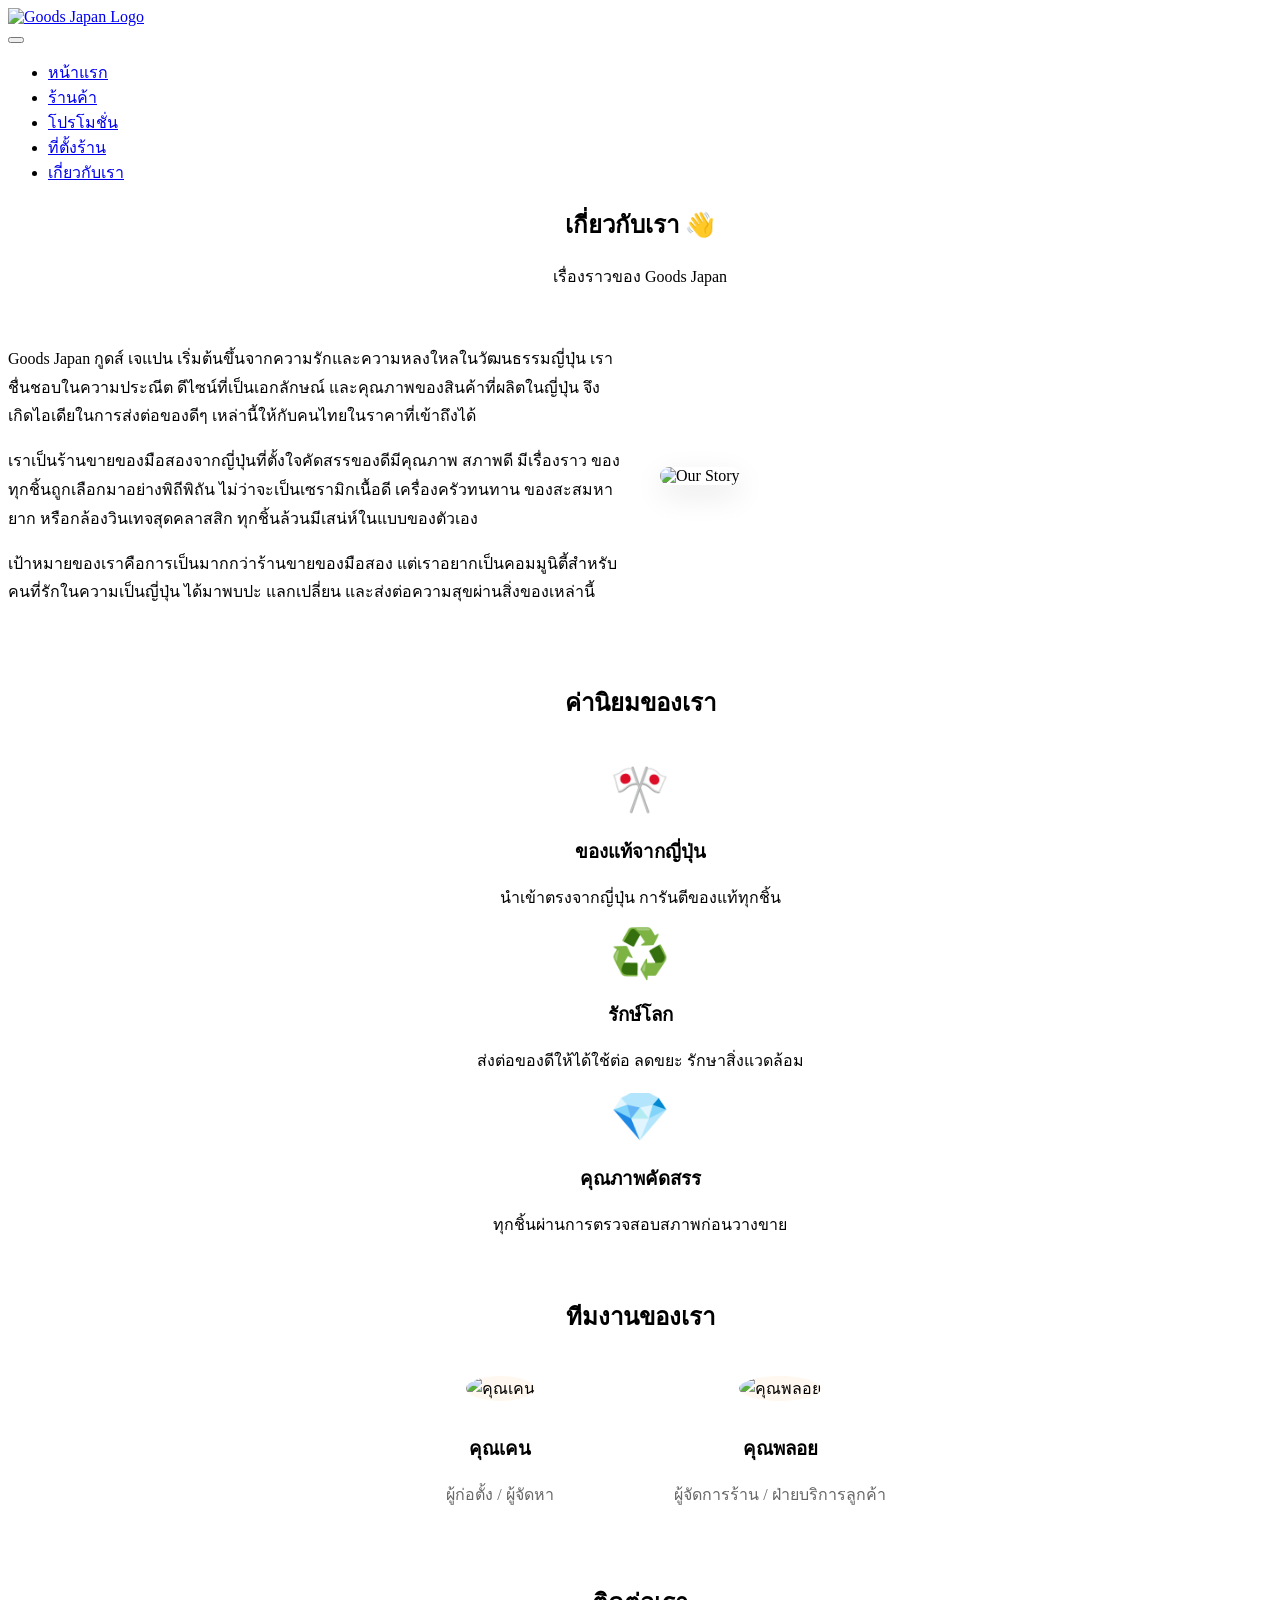
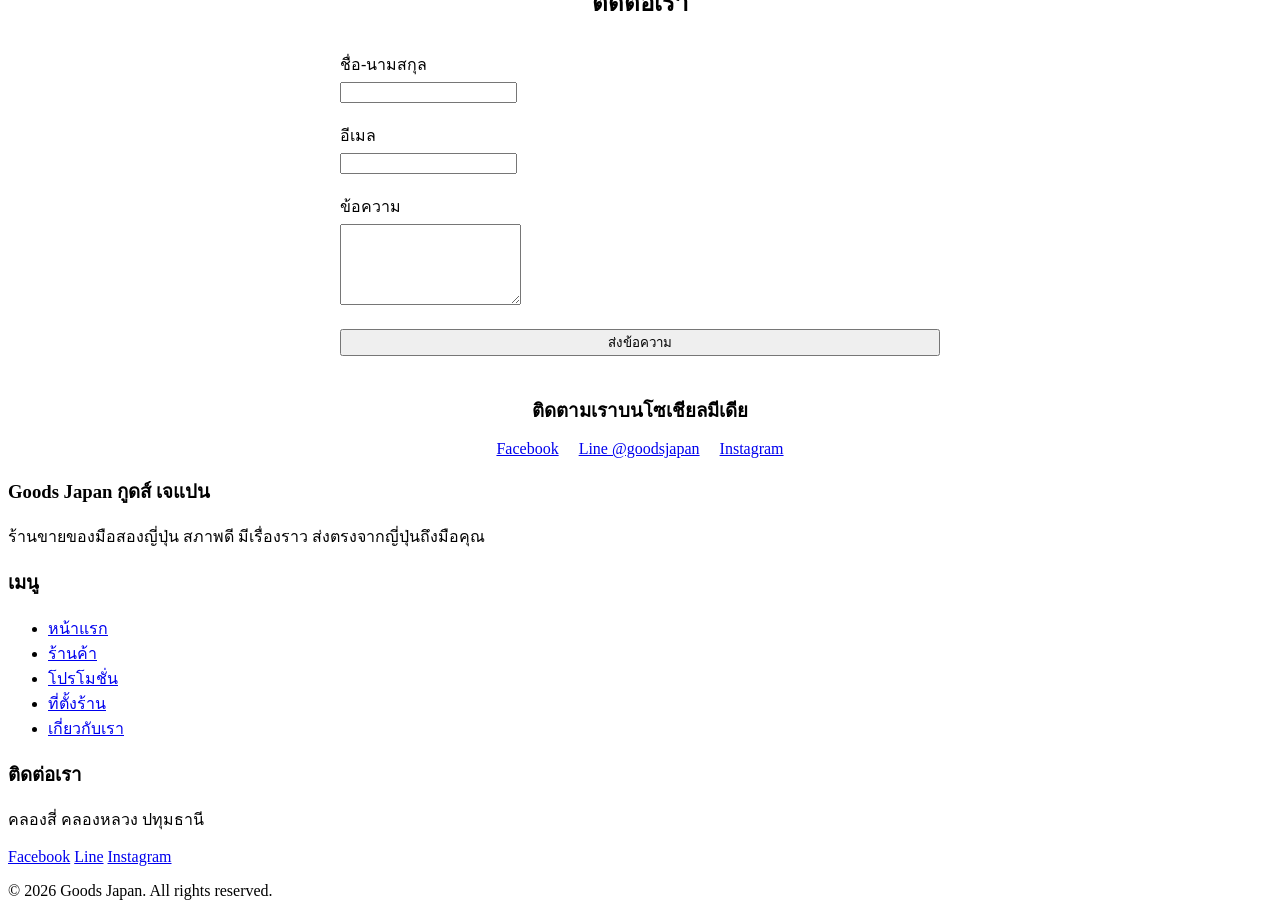
==== about.html @ b06cc13b "Add files via upload" ====
<!DOCTYPE html>
<html lang="th">
<head>
    <meta charset="UTF-8">
    <meta name="viewport" content="width=device-width, initial-scale=1.0">
    <title>เกี่ยวกับเรา - Goods Japan (กูดส์ เจแปน)</title>
    <meta name="description" content="เรื่องราวของ Goods Japan ร้านมือสองญี่ปุ่นคุณภาพ">
    <meta property="og:title" content="เกี่ยวกับเรา - Goods Japan">
    <meta property="og:image" content="assets/images/poster.jpg">
    <link rel="icon" href="assets/images/logo.png">
    
    <link rel="preconnect" href="https://fonts.googleapis.com">
    <link rel="preconnect" href="https://fonts.gstatic.com" crossorigin>
    <link href="https://fonts.googleapis.com/css2?family=Noto+Sans+Thai:wght@400;700&family=Noto+Serif+JP:wght@400;700&display=swap" rel="stylesheet">
    
    <link rel="stylesheet" href="css/style.css">
    <link rel="stylesheet" href="css/animations.css">
    <link rel="stylesheet" href="css/responsive.css">
</head>
<body>
    <header>
        <nav class="navbar">
            <div class="nav-container container">
                <div class="logo-container">
                    <a href="index.html">
                        <img src="assets/images/logo.png" alt="Goods Japan Logo" class="logo-img">
                    </a>
                </div>
                <button class="hamburger" aria-label="Toggle navigation">
                    <span></span>
                    <span></span>
                    <span></span>
                </button>
                <ul class="nav-links">
                    <li><a href="index.html" class="nav-link">หน้าแรก</a></li>
                    <li><a href="shop.html" class="nav-link">ร้านค้า</a></li>
                    <li><a href="promotions.html" class="nav-link">โปรโมชั่น</a></li>
                    <li><a href="location.html" class="nav-link">ที่ตั้งร้าน</a></li>
                    <li><a href="about.html" class="nav-link active">เกี่ยวกับเรา</a></li>
                </ul>
            </div>
        </nav>
    </header>

    <main>
        <section class="about-section section fade-in">
            <div class="container">
                <h1 class="section-title" style="text-align: center;">เกี่ยวกับเรา 👋</h1>
                <p class="section-subtitle" style="text-align: center;">เรื่องราวของ Goods Japan</p>

                <div class="story-section" style="display: flex; flex-wrap: wrap; gap: 40px; margin-top: 40px; align-items: center;">
                    <div class="story-content" style="flex: 1; min-width: 300px;">
                        <p style="margin-bottom: 15px; line-height: 1.8;">
                            Goods Japan กูดส์ เจแปน เริ่มต้นขึ้นจากความรักและความหลงใหลในวัฒนธรรมญี่ปุ่น เราชื่นชอบในความประณีต ดีไซน์ที่เป็นเอกลักษณ์ และคุณภาพของสินค้าที่ผลิตในญี่ปุ่น จึงเกิดไอเดียในการส่งต่อของดีๆ เหล่านี้ให้กับคนไทยในราคาที่เข้าถึงได้
                        </p>
                        <p style="margin-bottom: 15px; line-height: 1.8;">
                            เราเป็นร้านขายของมือสองจากญี่ปุ่นที่ตั้งใจคัดสรรของดีมีคุณภาพ สภาพดี มีเรื่องราว ของทุกชิ้นถูกเลือกมาอย่างพิถีพิถัน ไม่ว่าจะเป็นเซรามิกเนื้อดี เครื่องครัวทนทาน ของสะสมหายาก หรือกล้องวินเทจสุดคลาสสิก ทุกชิ้นล้วนมีเสน่ห์ในแบบของตัวเอง
                        </p>
                        <p style="line-height: 1.8;">
                            เป้าหมายของเราคือการเป็นมากกว่าร้านขายของมือสอง แต่เราอยากเป็นคอมมูนิตี้สำหรับคนที่รักในความเป็นญี่ปุ่น ได้มาพบปะ แลกเปลี่ยน และส่งต่อความสุขผ่านสิ่งของเหล่านี้
                        </p>
                    </div>
                    <div class="story-image" style="flex: 1; min-width: 300px;">
                        <img src="assets/images/poster.jpg" alt="Our Story" style="width: 100%; border-radius: 15px; box-shadow: 0 10px 30px rgba(0,0,0,0.1);">
                    </div>
                </div>

                <div class="torii-divider" style="margin: 60px 0;"></div>

                <h2 class="section-title" style="text-align: center;">ค่านิยมของเรา</h2>
                <div class="features-grid" style="margin-top: 40px;">
                    <div class="feature-item" style="text-align: center;">
                        <div class="feature-icon" style="font-size: 3rem; margin-bottom: 15px;">🎌</div>
                        <h3 class="feature-title">ของแท้จากญี่ปุ่น</h3>
                        <p class="feature-desc">นำเข้าตรงจากญี่ปุ่น การันตีของแท้ทุกชิ้น</p>
                    </div>
                    <div class="feature-item" style="text-align: center;">
                        <div class="feature-icon" style="font-size: 3rem; margin-bottom: 15px;">♻️</div>
                        <h3 class="feature-title">รักษ์โลก</h3>
                        <p class="feature-desc">ส่งต่อของดีให้ได้ใช้ต่อ ลดขยะ รักษาสิ่งแวดล้อม</p>
                    </div>
                    <div class="feature-item" style="text-align: center;">
                        <div class="feature-icon" style="font-size: 3rem; margin-bottom: 15px;">💎</div>
                        <h3 class="feature-title">คุณภาพคัดสรร</h3>
                        <p class="feature-desc">ทุกชิ้นผ่านการตรวจสอบสภาพก่อนวางขาย</p>
                    </div>
                </div>

                <div class="team-section" style="margin-top: 60px;">
                    <h2 class="section-title" style="text-align: center;">ทีมงานของเรา</h2>
                    <div class="team-grid" style="display: flex; justify-content: center; gap: 30px; margin-top: 40px; flex-wrap: wrap;">
                        <div class="team-member" style="text-align: center; width: 250px;">
                            <img src="assets/images/logo.png" alt="คุณเคน" class="team-photo" style="width: 150px; height: 150px; border-radius: 50%; object-fit: cover; margin-bottom: 15px; background: #FFF8F0;">
                            <h3 class="team-name">คุณเคน</h3>
                            <p class="team-role" style="color: #666;">ผู้ก่อตั้ง / ผู้จัดหา</p>
                        </div>
                        <div class="team-member" style="text-align: center; width: 250px;">
                            <img src="assets/images/logo.png" alt="คุณพลอย" class="team-photo" style="width: 150px; height: 150px; border-radius: 50%; object-fit: cover; margin-bottom: 15px; background: #FFF8F0;">
                            <h3 class="team-name">คุณพลอย</h3>
                            <p class="team-role" style="color: #666;">ผู้จัดการร้าน / ฝ่ายบริการลูกค้า</p>
                        </div>
                    </div>
                </div>

                <div class="torii-divider" style="margin: 60px 0;"></div>

                <div style="max-width: 600px; margin: 0 auto;">
                    <h2 class="section-title" style="text-align: center;">ติดต่อเรา</h2>
                    <form class="contact-form" action="#" method="POST" style="margin-top: 30px;">
                        <div class="form-group" style="margin-bottom: 20px;">
                            <label for="name" style="display: block; margin-bottom: 5px;">ชื่อ-นามสกุล</label>
                            <input type="text" id="name" class="form-input" required>
                        </div>
                        <div class="form-group" style="margin-bottom: 20px;">
                            <label for="email" style="display: block; margin-bottom: 5px;">อีเมล</label>
                            <input type="email" id="email" class="form-input" required>
                        </div>
                        <div class="form-group" style="margin-bottom: 20px;">
                            <label for="message" style="display: block; margin-bottom: 5px;">ข้อความ</label>
                            <textarea id="message" class="form-textarea form-input" rows="5" required></textarea>
                        </div>
                        <button type="submit" class="btn btn-primary form-submit" style="width: 100%;">ส่งข้อความ</button>
                    </form>
                    
                    <div style="text-align: center; margin-top: 40px;">
                        <h3 style="margin-bottom: 15px;">ติดตามเราบนโซเชียลมีเดีย</h3>
                        <div class="social-links" style="display: flex; justify-content: center; gap: 20px;">
                            <a href="#" class="btn btn-outline">Facebook</a>
                            <a href="#" class="btn btn-outline">Line @goodsjapan</a>
                            <a href="#" class="btn btn-outline">Instagram</a>
                        </div>
                    </div>
                </div>
            </div>
        </section>
    </main>

    <footer class="footer">
        <div class="footer-container container">
            <div class="footer-col">
                <h3 class="footer-title">Goods Japan กูดส์ เจแปน</h3>
                <p class="footer-text">ร้านขายของมือสองญี่ปุ่น สภาพดี มีเรื่องราว ส่งตรงจากญี่ปุ่นถึงมือคุณ</p>
            </div>
            <div class="footer-col">
                <h3 class="footer-title">เมนู</h3>
                <ul class="footer-links">
                    <li><a href="index.html" class="footer-link">หน้าแรก</a></li>
                    <li><a href="shop.html" class="footer-link">ร้านค้า</a></li>
                    <li><a href="promotions.html" class="footer-link">โปรโมชั่น</a></li>
                    <li><a href="location.html" class="footer-link">ที่ตั้งร้าน</a></li>
                    <li><a href="about.html" class="footer-link">เกี่ยวกับเรา</a></li>
                </ul>
            </div>
            <div class="footer-col">
                <h3 class="footer-title">ติดต่อเรา</h3>
                <p class="footer-text">คลองสี่ คลองหลวง ปทุมธานี</p>
                <div class="social-links">
                    <a href="#" class="social-link">Facebook</a>
                    <a href="#" class="social-link">Line</a>
                    <a href="#" class="social-link">Instagram</a>
                </div>
            </div>
        </div>
        <div class="footer-bottom">
            <p>&copy; 2026 Goods Japan. All rights reserved.</p>
        </div>
    </footer>

    <script src="js/main.js"></script>
    <script src="js/sakura.js"></script>
    <script src="js/products.js"></script>
    <script src="js/promotions.js"></script>
    <script src="js/animations.js"></script>
</body>
</html>
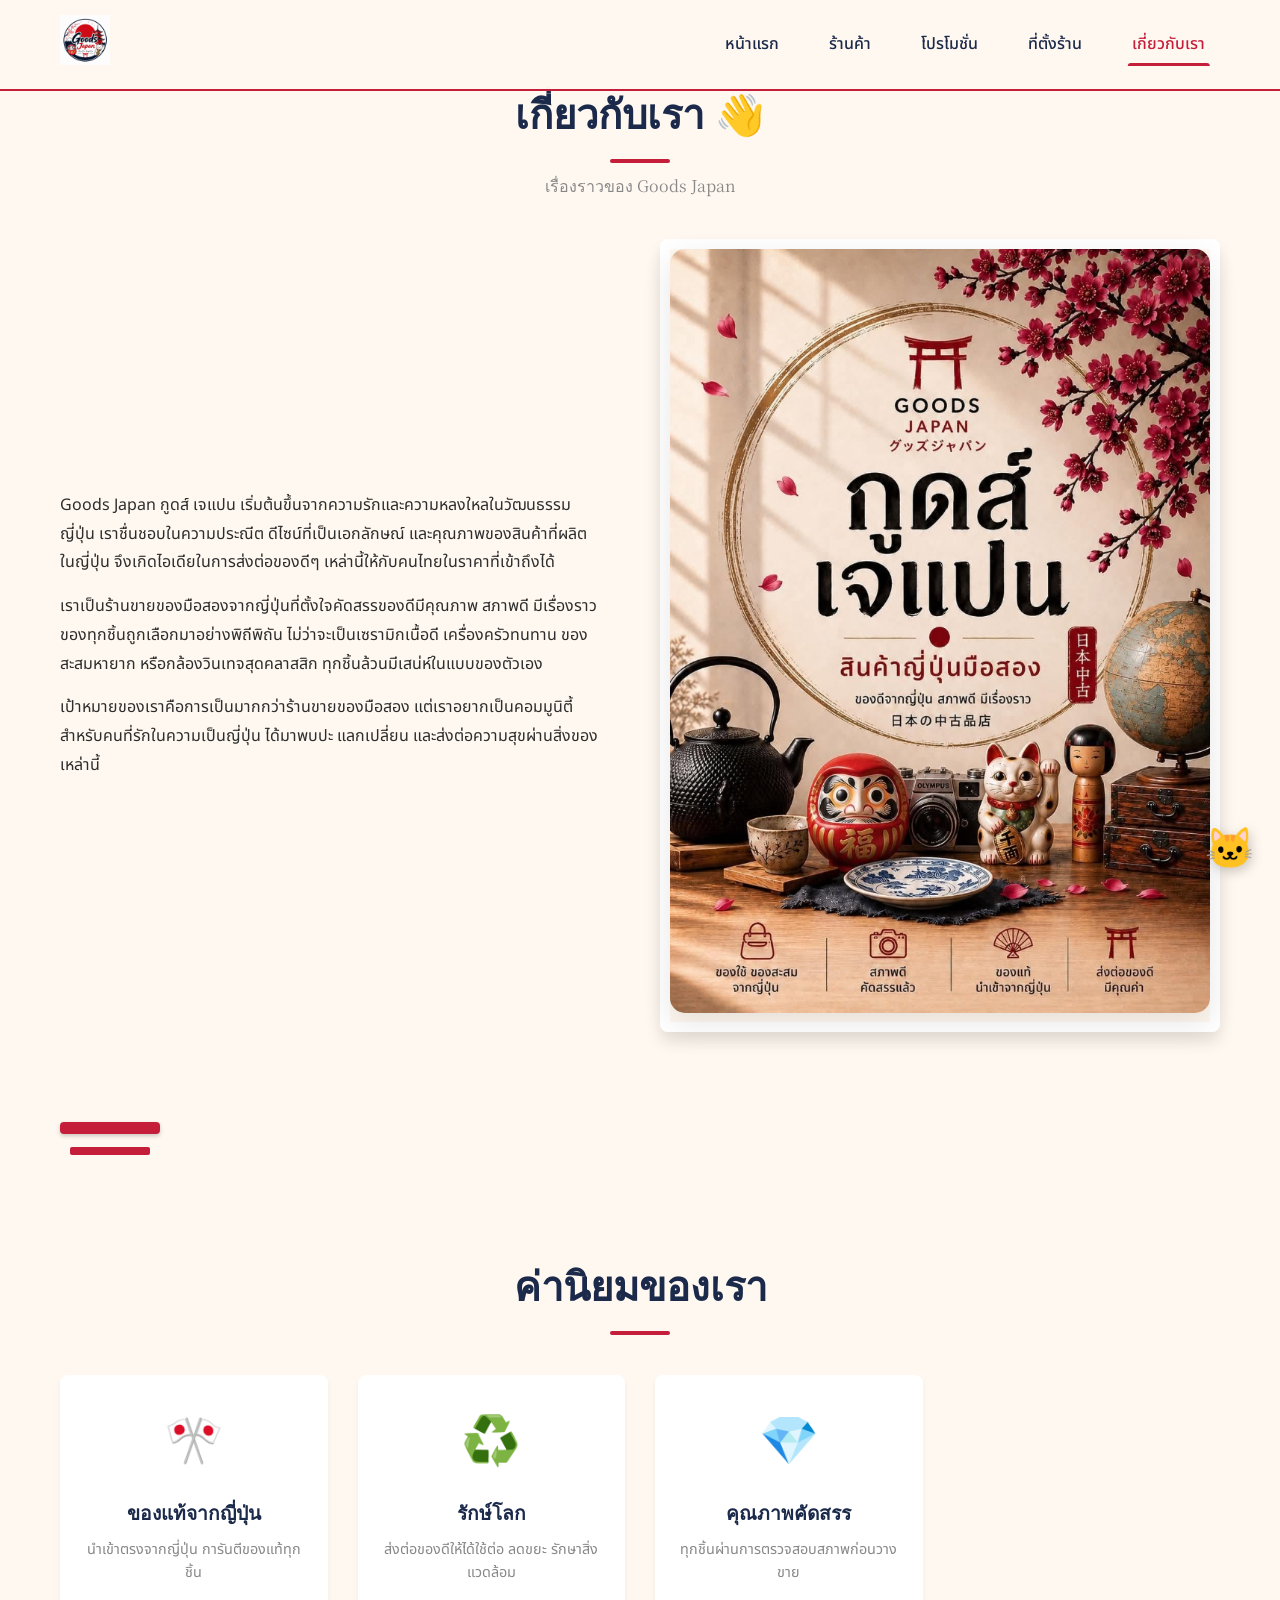
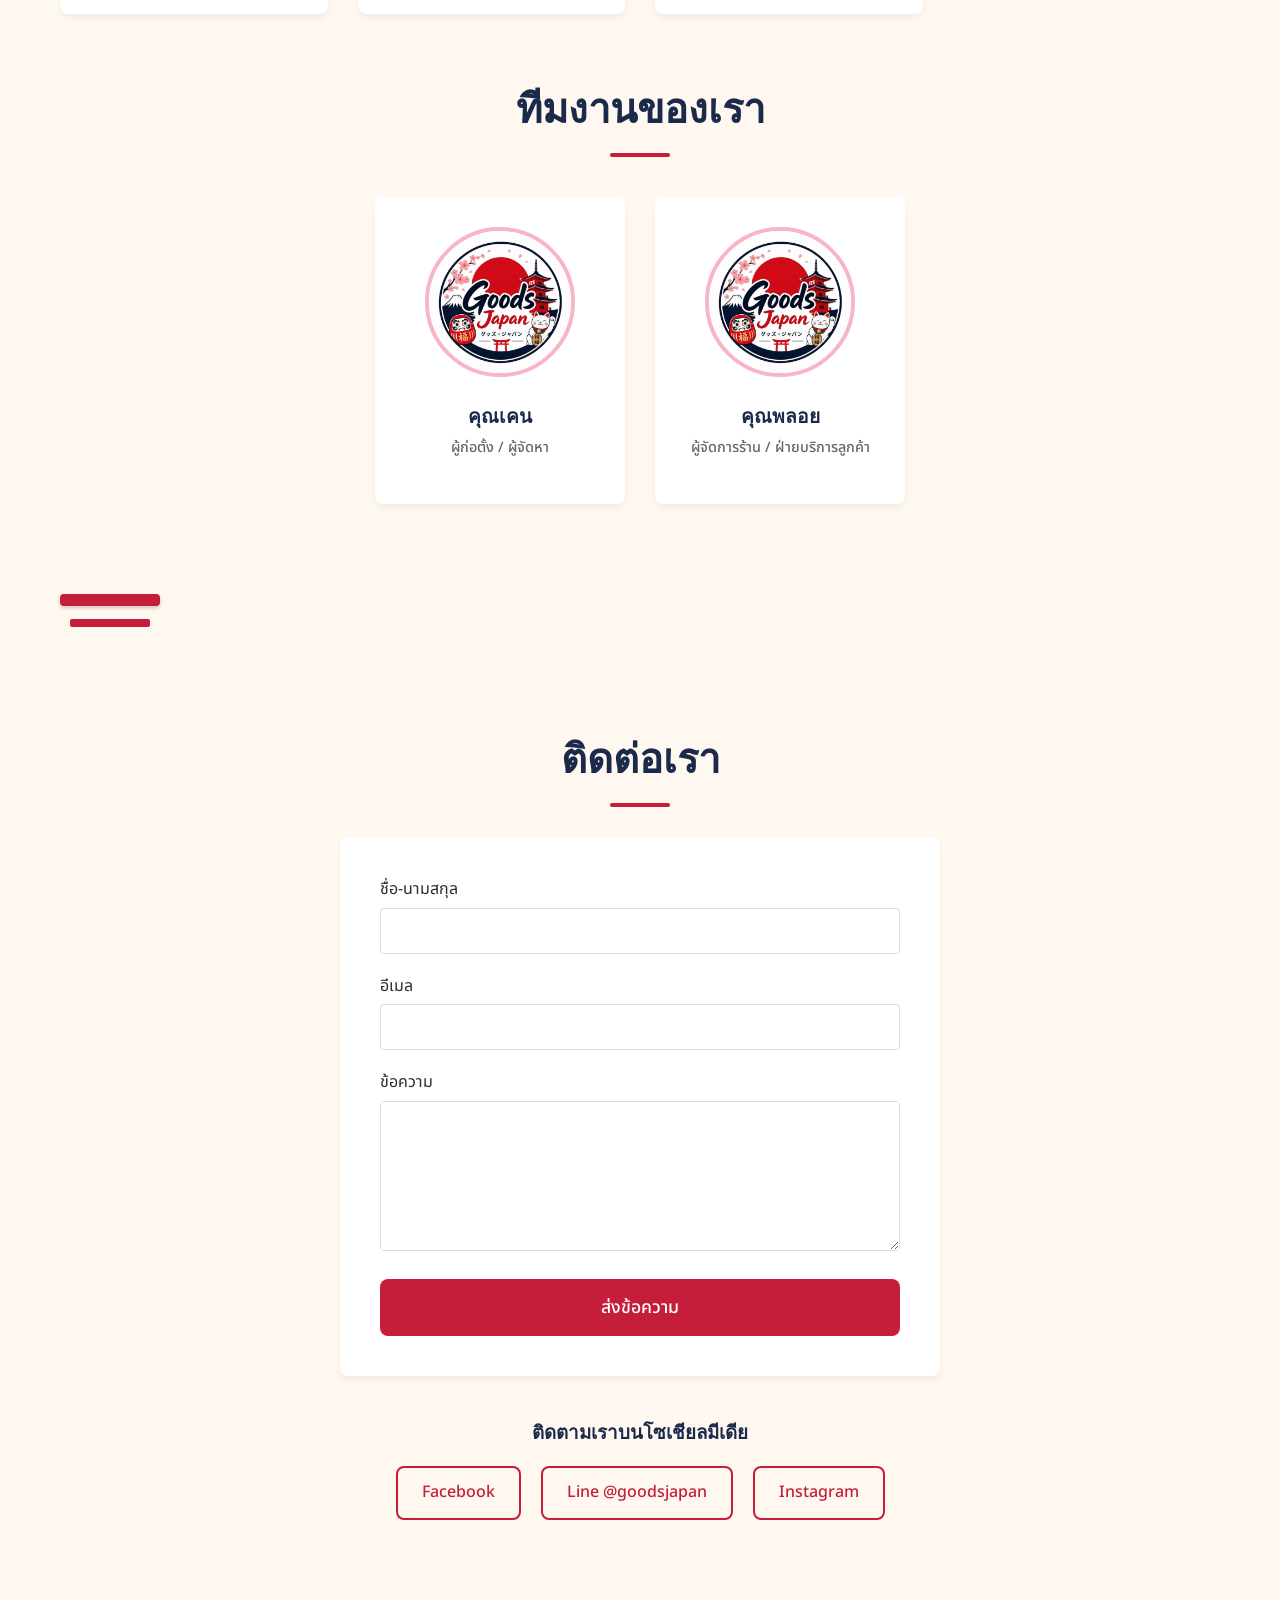
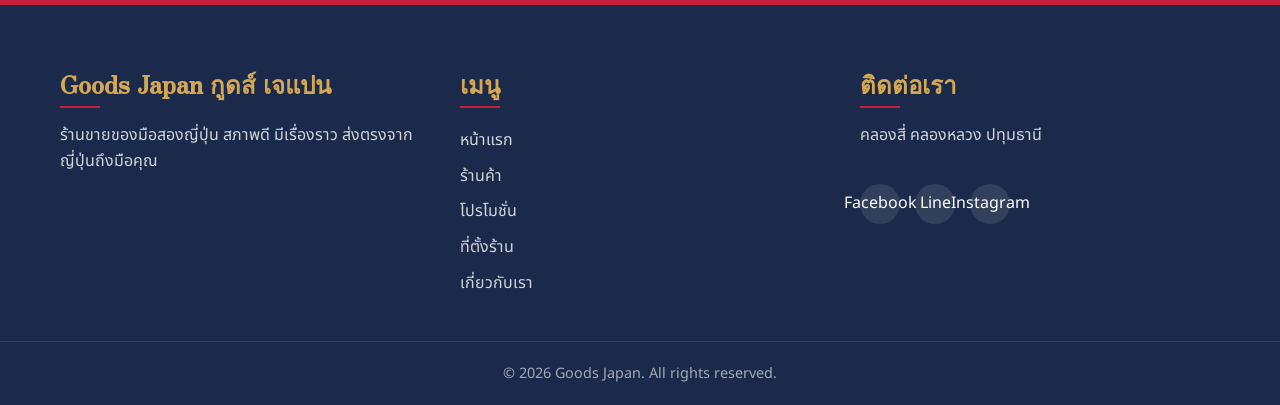
==== commit 42beb550: "Add files via upload" ====
--- a/about.html
+++ b/about.html
@@ -155,9 +155,9 @@
                 <h3 class="footer-title">ติดต่อเรา</h3>
                 <p class="footer-text">คลองสี่ คลองหลวง ปทุมธานี</p>
                 <div class="social-links">
-                    <a href="#" class="social-link">Facebook</a>
-                    <a href="#" class="social-link">Line</a>
-                    <a href="#" class="social-link">Instagram</a>
+                    <a href="https://facebook.com/goodsjapan" target="_blank" class="social-link">Facebook</a>
+                    <a href="https://line.me/ti/p/~@goodsjapan" target="_blank" class="social-link">Line</a>
+                    <a href="https://instagram.com/goodsjapan" target="_blank" class="social-link">Instagram</a>
                 </div>
             </div>
         </div>
--- a/css/style.css
+++ b/css/style.css
@@ -0,0 +1,1023 @@
+@import url('https://fonts.googleapis.com/css2?family=Noto+Sans+Thai:wght@300;400;500;600;700&family=Noto+Serif+JP:wght@300;400;500;600;700&family=Zen+Antique&display=swap');
+
+:root {
+  --red: #C41E3A;
+  --navy: #1B2A4A;
+  --pink: #F8B4C8;
+  --cream: #FFF8F0;
+  --dark: #2D2D2D;
+  --gold: #D4A853;
+  --white: #FFFFFF;
+  --gray-light: #F5F5F5;
+  --gray: #888888;
+  --shadow: 0 4px 6px rgba(0, 0, 0, 0.05);
+  --shadow-hover: 0 10px 15px rgba(0, 0, 0, 0.1);
+  --border-radius: 8px;
+  --transition: all 0.3s ease;
+  
+  --font-thai: 'Noto Sans Thai', sans-serif;
+  --font-jp: 'Noto Serif JP', serif;
+  --font-heading: 'Zen Antique', serif;
+}
+
+/* Reset & Base */
+* {
+  margin: 0;
+  padding: 0;
+  box-sizing: border-box;
+}
+
+body {
+  font-family: var(--font-thai);
+  color: var(--dark);
+  background-color: var(--cream);
+  line-height: 1.6;
+  background-image: url('data:image/svg+xml;utf8,<svg xmlns="http://www.w3.org/2000/svg" width="100" height="100" viewBox="0 0 100 100"><path fill="%23f8b4c8" fill-opacity="0.05" d="M30 30c5-5 15-5 20 0s5 15 0 20-15 5-20 0-5-15 0-20zM70 70c5-5 15-5 20 0s5 15 0 20-15 5-20 0-5-15 0-20z"/></svg>');
+}
+
+/* Typography */
+h1, h2, h3, h4, h5, h6 {
+  font-family: var(--font-heading);
+  color: var(--navy);
+  margin-bottom: 1rem;
+}
+
+.text-center { text-align: center; }
+.text-red { color: var(--red); }
+.text-gold { color: var(--gold); }
+
+/* Utilities */
+.container {
+  max-width: 1200px;
+  margin: 0 auto;
+  padding: 0 20px;
+}
+
+.section {
+  padding: 80px 0;
+}
+
+.section-title {
+  font-size: 2.5rem;
+  text-align: center;
+  position: relative;
+  margin-bottom: 10px;
+  color: var(--navy);
+}
+
+.section-title::after {
+  content: '';
+  display: block;
+  width: 60px;
+  height: 4px;
+  background: var(--red);
+  margin: 15px auto 0;
+  border-radius: 2px;
+}
+
+.section-subtitle {
+  text-align: center;
+  color: var(--gray);
+  margin-bottom: 40px;
+  font-family: var(--font-jp);
+}
+
+.mt-1 { margin-top: 0.5rem; }
+.mt-2 { margin-top: 1rem; }
+.mt-3 { margin-top: 1.5rem; }
+.mt-4 { margin-top: 2rem; }
+.mt-5 { margin-top: 3rem; }
+
+/* Buttons */
+.btn {
+  display: inline-block;
+  padding: 12px 24px;
+  font-family: var(--font-thai);
+  font-weight: 500;
+  text-decoration: none;
+  border-radius: var(--border-radius);
+  cursor: pointer;
+  transition: var(--transition);
+  border: none;
+  text-align: center;
+}
+
+.btn-primary {
+  background-color: var(--red);
+  color: var(--white);
+}
+
+.btn-primary:hover {
+  background-color: #a31830;
+  transform: translateY(-2px);
+  box-shadow: 0 4px 10px rgba(196, 30, 58, 0.3);
+}
+
+.btn-secondary {
+  background-color: var(--navy);
+  color: var(--white);
+}
+
+.btn-secondary:hover {
+  background-color: #121c33;
+  transform: translateY(-2px);
+  box-shadow: 0 4px 10px rgba(27, 42, 74, 0.3);
+}
+
+.btn-outline {
+  background-color: transparent;
+  color: var(--red);
+  border: 2px solid var(--red);
+}
+
+.btn-outline:hover {
+  background-color: var(--red);
+  color: var(--white);
+}
+
+/* Cards & Tag */
+.card {
+  background: var(--white);
+  border-radius: var(--border-radius);
+  box-shadow: var(--shadow);
+  transition: var(--transition);
+}
+
+.card:hover {
+  box-shadow: var(--shadow-hover);
+}
+
+.tag {
+  display: inline-block;
+  padding: 4px 8px;
+  border-radius: 4px;
+  font-size: 0.8rem;
+  font-weight: 500;
+  background-color: var(--gray-light);
+  color: var(--dark);
+}
+
+/* Navbar */
+.navbar {
+  position: fixed;
+  top: 0;
+  left: 0;
+  width: 100%;
+  background-color: rgba(255, 248, 240, 0.95);
+  backdrop-filter: blur(10px);
+  border-bottom: 2px solid var(--red);
+  z-index: 1000;
+  padding: 15px 0;
+}
+
+.nav-container {
+  display: flex;
+  justify-content: space-between;
+  align-items: center;
+  max-width: 1200px;
+  margin: 0 auto;
+  padding: 0 20px;
+}
+
+.logo-container {
+  display: flex;
+  align-items: center;
+  text-decoration: none;
+}
+
+.logo-img {
+  height: 50px;
+  width: auto;
+}
+
+.nav-links {
+  display: flex;
+  gap: 20px;
+  list-style: none;
+}
+
+.nav-link {
+  text-decoration: none;
+  color: var(--navy);
+  font-weight: 500;
+  padding: 10px 15px;
+  position: relative;
+  transition: var(--transition);
+  border-radius: 4px;
+}
+
+.nav-link:hover {
+  background-color: rgba(248, 180, 200, 0.2);
+  color: var(--red);
+}
+
+.nav-link.active {
+  color: var(--red);
+}
+
+.nav-link.active::after {
+  content: '';
+  position: absolute;
+  bottom: 0;
+  left: 50%;
+  transform: translateX(-50%);
+  width: 80%;
+  height: 3px;
+  background-color: var(--red);
+  border-radius: 3px 3px 0 0;
+}
+
+.hamburger {
+  display: none;
+  background: none;
+  border: none;
+  font-size: 1.5rem;
+  color: var(--navy);
+  cursor: pointer;
+}
+
+/* Hero Section */
+.hero {
+  position: relative;
+  min-height: 80vh;
+  background-color: var(--navy);
+  background-size: cover;
+  background-position: center;
+  display: flex;
+  align-items: center;
+  justify-content: center;
+  margin-top: 80px;
+}
+
+.hero-overlay {
+  position: absolute;
+  top: 0;
+  left: 0;
+  width: 100%;
+  height: 100%;
+  background: linear-gradient(rgba(27, 42, 74, 0.7), rgba(0, 0, 0, 0.4));
+}
+
+.hero-content {
+  position: relative;
+  z-index: 10;
+  text-align: center;
+  color: var(--white);
+  max-width: 800px;
+  padding: 0 20px;
+}
+
+.hero-title {
+  font-size: 4rem;
+  color: var(--white);
+  margin-bottom: 20px;
+  text-shadow: 2px 2px 4px rgba(0,0,0,0.5);
+  font-family: var(--font-heading);
+}
+
+.hero-subtitle {
+  font-size: 1.5rem;
+  margin-bottom: 30px;
+  font-family: var(--font-jp);
+  text-shadow: 1px 1px 3px rgba(0,0,0,0.5);
+}
+
+/* Filter Bar */
+.filter-bar {
+  background: var(--white);
+  padding: 20px;
+  border-radius: var(--border-radius);
+  box-shadow: var(--shadow);
+  display: flex;
+  justify-content: space-between;
+  align-items: center;
+  margin-bottom: 30px;
+}
+
+.filter-group {
+  display: flex;
+  gap: 10px;
+}
+
+.filter-btn {
+  padding: 8px 16px;
+  border: 1px solid var(--gray-light);
+  background: var(--white);
+  border-radius: 20px;
+  cursor: pointer;
+  transition: var(--transition);
+  font-family: var(--font-thai);
+}
+
+.filter-btn:hover {
+  border-color: var(--red);
+  color: var(--red);
+}
+
+.filter-btn.active {
+  background: var(--red);
+  color: var(--white);
+  border-color: var(--red);
+}
+
+.search-box {
+  padding: 10px 15px;
+  border: 1px solid #ddd;
+  border-radius: 20px;
+  width: 250px;
+  font-family: var(--font-thai);
+}
+
+.sort-select {
+  padding: 10px 15px;
+  border: 1px solid #ddd;
+  border-radius: 20px;
+  background: var(--white);
+  font-family: var(--font-thai);
+  cursor: pointer;
+}
+
+/* Product Grid */
+.product-grid {
+  display: grid;
+  grid-template-columns: repeat(4, 1fr);
+  gap: 30px;
+}
+
+.product-card {
+  background: var(--white);
+  border-radius: var(--border-radius);
+  overflow: hidden;
+  box-shadow: var(--shadow);
+  transition: var(--transition);
+  position: relative;
+  display: flex;
+  flex-direction: column;
+}
+
+.product-card:hover {
+  transform: translateY(-10px);
+  box-shadow: var(--shadow-hover);
+}
+
+.product-image-container {
+  position: relative;
+  width: 100%;
+  padding-top: 100%;
+  overflow: hidden;
+  background-color: var(--gray-light);
+}
+
+.product-image {
+  position: absolute;
+  top: 0;
+  left: 0;
+  width: 100%;
+  height: 100%;
+  object-fit: cover;
+  transition: transform 0.5s ease;
+}
+
+.product-card:hover .product-image {
+  transform: scale(1.05);
+}
+
+.product-badge {
+  position: absolute;
+  top: 10px;
+  right: 10px;
+  padding: 5px 10px;
+  border-radius: 4px;
+  color: var(--white);
+  font-weight: bold;
+  font-size: 0.8rem;
+  z-index: 2;
+}
+
+.badge-new { background-color: var(--gold); }
+.badge-sale { background-color: var(--red); }
+.badge-sold { background-color: var(--dark); }
+
+.product-info {
+  padding: 20px;
+  display: flex;
+  flex-direction: column;
+  flex-grow: 1;
+}
+
+.product-category {
+  font-size: 0.8rem;
+  color: var(--gray);
+  margin-bottom: 5px;
+  text-transform: uppercase;
+}
+
+.product-name {
+  font-size: 1.1rem;
+  font-weight: 600;
+  margin-bottom: 5px;
+  color: var(--navy);
+}
+
+.product-name-jp {
+  font-family: var(--font-jp);
+  font-size: 0.9rem;
+  color: var(--gray);
+  margin-bottom: 15px;
+}
+
+.product-price {
+  font-size: 1.25rem;
+  font-weight: 700;
+  color: var(--red);
+  margin-top: auto;
+  display: flex;
+  align-items: center;
+  gap: 10px;
+}
+
+.product-original-price {
+  font-size: 0.9rem;
+  color: var(--gray);
+  text-decoration: line-through;
+}
+
+.product-status {
+  font-size: 0.85rem;
+  color: var(--navy);
+  margin-top: 10px;
+  border-top: 1px dashed #eee;
+  padding-top: 10px;
+}
+
+/* Promotion Section */
+.promo-section {
+  background-color: var(--white);
+  position: relative;
+  overflow: hidden;
+}
+
+.promo-grid {
+  display: grid;
+  grid-template-columns: repeat(2, 1fr);
+  gap: 30px;
+}
+
+.promo-card {
+  background: linear-gradient(135deg, var(--navy) 0%, #2a4175 100%);
+  color: var(--white);
+  border-radius: var(--border-radius);
+  padding: 40px;
+  display: flex;
+  flex-direction: column;
+  justify-content: center;
+  position: relative;
+  overflow: hidden;
+}
+
+.promo-card-featured {
+  background: linear-gradient(135deg, var(--red) 0%, #e03250 100%);
+}
+
+.promo-title {
+  font-size: 2rem;
+  margin-bottom: 10px;
+  color: var(--white);
+}
+
+.promo-description {
+  margin-bottom: 20px;
+  opacity: 0.9;
+}
+
+.promo-code {
+  display: inline-block;
+  background: rgba(255,255,255,0.2);
+  padding: 10px 20px;
+  border: 2px dashed var(--gold);
+  border-radius: 8px;
+  font-family: monospace;
+  font-size: 1.5rem;
+  font-weight: bold;
+  letter-spacing: 2px;
+  margin-bottom: 15px;
+}
+
+.promo-discount {
+  font-size: 3rem;
+  font-weight: bold;
+  color: var(--gold);
+  margin-bottom: 10px;
+}
+
+.promo-expiry {
+  font-size: 0.9rem;
+  opacity: 0.8;
+}
+
+.discount-section {
+  max-width: 500px;
+  margin: 40px auto 0;
+  text-align: center;
+}
+
+.discount-input-group {
+  display: flex;
+  margin-bottom: 10px;
+}
+
+.discount-input {
+  flex-grow: 1;
+  padding: 12px 20px;
+  border: 2px solid var(--navy);
+  border-radius: 25px 0 0 25px;
+  font-size: 1rem;
+  outline: none;
+}
+
+.discount-btn {
+  padding: 12px 25px;
+  background: var(--navy);
+  color: var(--white);
+  border: 2px solid var(--navy);
+  border-radius: 0 25px 25px 0;
+  cursor: pointer;
+  font-weight: bold;
+  transition: var(--transition);
+}
+
+.discount-btn:hover {
+  background: var(--gold);
+  border-color: var(--gold);
+}
+
+.discount-result {
+  min-height: 24px;
+  font-size: 0.9rem;
+  color: var(--red);
+}
+
+.countdown {
+  display: flex;
+  gap: 15px;
+  margin-top: 20px;
+}
+
+.countdown-item {
+  background: rgba(255,255,255,0.1);
+  border-radius: 8px;
+  padding: 10px;
+  min-width: 70px;
+  text-align: center;
+  backdrop-filter: blur(5px);
+}
+
+.countdown-value {
+  font-size: 1.8rem;
+  font-weight: bold;
+  line-height: 1;
+}
+
+.countdown-label {
+  font-size: 0.8rem;
+  text-transform: uppercase;
+  margin-top: 5px;
+}
+
+/* Features Section */
+.features-section {
+  background-color: var(--cream);
+}
+
+.features-grid {
+  display: grid;
+  grid-template-columns: repeat(4, 1fr);
+  gap: 30px;
+}
+
+.feature-item {
+  text-align: center;
+  padding: 30px 20px;
+  background: var(--white);
+  border-radius: var(--border-radius);
+  box-shadow: var(--shadow);
+  transition: var(--transition);
+  position: relative;
+}
+
+.feature-item:hover {
+  transform: translateY(-5px);
+  box-shadow: var(--shadow-hover);
+}
+
+.feature-icon {
+  font-size: 3rem;
+  color: var(--red);
+  margin-bottom: 20px;
+  position: relative;
+  display: inline-block;
+}
+
+.feature-icon::before {
+  content: '';
+  position: absolute;
+  top: 50%;
+  left: 50%;
+  transform: translate(-50%, -50%);
+  width: 60px;
+  height: 60px;
+  background-color: rgba(248, 180, 200, 0.3);
+  border-radius: 50%;
+  z-index: -1;
+}
+
+.feature-title {
+  font-size: 1.2rem;
+  color: var(--navy);
+  margin-bottom: 10px;
+}
+
+.feature-desc {
+  color: var(--gray);
+  font-size: 0.9rem;
+}
+
+/* Location Section */
+.location-section {
+  background-color: var(--white);
+}
+
+.map-container {
+  width: 100%;
+  height: 400px;
+  background-color: #eee;
+  border-radius: var(--border-radius);
+  overflow: hidden;
+  margin-bottom: 40px;
+  box-shadow: var(--shadow);
+}
+
+.store-info {
+  margin-top: 40px;
+}
+
+.info-grid {
+  display: grid;
+  grid-template-columns: repeat(2, 1fr);
+  gap: 30px;
+}
+
+.info-card {
+  background: var(--cream);
+  padding: 30px;
+  border-radius: var(--border-radius);
+  display: flex;
+  align-items: flex-start;
+  gap: 20px;
+  box-shadow: var(--shadow);
+}
+
+.info-icon {
+  font-size: 2rem;
+  color: var(--red);
+}
+
+.info-title {
+  font-size: 1.2rem;
+  margin-bottom: 10px;
+  color: var(--navy);
+}
+
+.info-text {
+  color: var(--dark);
+  line-height: 1.8;
+}
+
+.directions-section {
+  margin-top: 20px;
+}
+
+/* About Section */
+.about-section {
+  background-color: var(--cream);
+}
+
+.story-section {
+  display: grid;
+  grid-template-columns: 1fr 1fr;
+  gap: 50px;
+  align-items: center;
+  margin-bottom: 80px;
+}
+
+.story-content {
+  padding-right: 20px;
+}
+
+.story-image {
+  width: 100%;
+  border-radius: var(--border-radius);
+  box-shadow: var(--shadow-hover);
+  border: 10px solid var(--white);
+}
+
+.team-section {
+  margin-bottom: 80px;
+}
+
+.team-grid {
+  display: grid;
+  grid-template-columns: repeat(4, 1fr);
+  gap: 30px;
+}
+
+.team-member {
+  text-align: center;
+  background: var(--white);
+  padding: 30px 20px;
+  border-radius: var(--border-radius);
+  box-shadow: var(--shadow);
+}
+
+.team-photo {
+  width: 120px;
+  height: 120px;
+  border-radius: 50%;
+  object-fit: cover;
+  margin: 0 auto 20px;
+  border: 4px solid var(--pink);
+}
+
+.team-name {
+  font-size: 1.2rem;
+  color: var(--navy);
+  margin-bottom: 5px;
+}
+
+.team-role {
+  color: var(--gold);
+  font-size: 0.9rem;
+  font-weight: 500;
+  margin-bottom: 15px;
+}
+
+.contact-form {
+  max-width: 600px;
+  margin: 0 auto;
+  background: var(--white);
+  padding: 40px;
+  border-radius: var(--border-radius);
+  box-shadow: var(--shadow);
+}
+
+.form-group {
+  margin-bottom: 20px;
+}
+
+.form-input, .form-textarea {
+  width: 100%;
+  padding: 12px 15px;
+  border: 1px solid #ddd;
+  border-radius: 4px;
+  font-family: var(--font-thai);
+  transition: var(--transition);
+}
+
+.form-input:focus, .form-textarea:focus {
+  border-color: var(--navy);
+  outline: none;
+  box-shadow: 0 0 0 2px rgba(27, 42, 74, 0.1);
+}
+
+.form-textarea {
+  min-height: 150px;
+  resize: vertical;
+}
+
+.form-submit {
+  width: 100%;
+  padding: 15px;
+  font-size: 1.1rem;
+}
+
+/* Gallery */
+.gallery-grid {
+  display: grid;
+  grid-template-columns: repeat(auto-fill, minmax(250px, 1fr));
+  gap: 15px;
+}
+
+.gallery-item {
+  position: relative;
+  border-radius: var(--border-radius);
+  overflow: hidden;
+  aspect-ratio: 1;
+}
+
+.gallery-image {
+  width: 100%;
+  height: 100%;
+  object-fit: cover;
+  transition: transform 0.5s;
+}
+
+.gallery-item:hover .gallery-image {
+  transform: scale(1.1);
+}
+
+/* Torii Divider */
+.torii-divider {
+  width: 100px;
+  height: 80px;
+  margin: 40px auto;
+  position: relative;
+}
+
+.torii-divider::before {
+  content: '';
+  position: absolute;
+  top: 10px;
+  left: 0;
+  width: 100%;
+  height: 12px;
+  background-color: var(--red);
+  border-radius: 4px;
+  box-shadow: 0 2px 4px rgba(0,0,0,0.2);
+}
+
+.torii-divider::after {
+  content: '';
+  position: absolute;
+  top: 35px;
+  left: 10px;
+  width: 80px;
+  height: 8px;
+  background-color: var(--red);
+  border-radius: 2px;
+}
+
+.torii-divider-legs {
+  position: absolute;
+  top: 22px;
+  left: 20px;
+  width: 12px;
+  height: 58px;
+  background-color: var(--red);
+  box-shadow: 48px 0 0 var(--red);
+}
+
+/* Floating Mascot */
+.floating-mascot {
+  position: fixed;
+  bottom: 30px;
+  right: 30px;
+  z-index: 1000;
+}
+
+.mascot-btn {
+  width: 60px;
+  height: 60px;
+  background-color: var(--white);
+  border: 3px solid var(--red);
+  border-radius: 50%;
+  display: flex;
+  align-items: center;
+  justify-content: center;
+  cursor: pointer;
+  box-shadow: var(--shadow-hover);
+  font-size: 1.5rem;
+  color: var(--red);
+  transition: var(--transition);
+}
+
+.mascot-btn:hover {
+  transform: scale(1.1);
+}
+
+.mascot-tooltip {
+  position: absolute;
+  bottom: 80px;
+  right: 0;
+  background-color: var(--white);
+  color: var(--navy);
+  padding: 10px 15px;
+  border-radius: 8px;
+  font-size: 0.9rem;
+  box-shadow: var(--shadow);
+  width: max-content;
+  opacity: 0;
+  visibility: hidden;
+  transition: var(--transition);
+  transform: translateY(10px);
+}
+
+.mascot-tooltip::after {
+  content: '';
+  position: absolute;
+  bottom: -8px;
+  right: 20px;
+  border-width: 8px 8px 0;
+  border-style: solid;
+  border-color: var(--white) transparent transparent transparent;
+}
+
+.floating-mascot:hover .mascot-tooltip {
+  opacity: 1;
+  visibility: visible;
+  transform: translateY(0);
+}
+
+/* Footer */
+.footer {
+  background-color: var(--navy);
+  color: var(--white);
+  padding: 60px 0 20px;
+  border-top: 5px solid var(--red);
+}
+
+.footer-container {
+  max-width: 1200px;
+  margin: 0 auto;
+  padding: 0 20px;
+  display: grid;
+  grid-template-columns: repeat(3, 1fr);
+  gap: 40px;
+  margin-bottom: 40px;
+}
+
+.footer-col {
+  display: flex;
+  flex-direction: column;
+}
+
+.footer-title {
+  color: var(--gold);
+  font-size: 1.5rem;
+  margin-bottom: 20px;
+  position: relative;
+  display: inline-block;
+}
+
+.footer-title::after {
+  content: '';
+  position: absolute;
+  bottom: -5px;
+  left: 0;
+  width: 40px;
+  height: 2px;
+  background-color: var(--red);
+}
+
+.footer-text {
+  color: rgba(255, 255, 255, 0.8);
+  margin-bottom: 15px;
+}
+
+.footer-links {
+  list-style: none;
+}
+
+.footer-link {
+  color: rgba(255, 255, 255, 0.8);
+  text-decoration: none;
+  display: inline-block;
+  padding: 5px 0;
+  transition: var(--transition);
+}
+
+.footer-link:hover {
+  color: var(--gold);
+  transform: translateX(5px);
+}
+
+.social-links {
+  display: flex;
+  gap: 15px;
+  margin-top: 20px;
+}
+
+.social-link {
+  display: flex;
+  align-items: center;
+  justify-content: center;
+  width: 40px;
+  height: 40px;
+  background-color: rgba(255,255,255,0.1);
+  color: var(--white);
+  border-radius: 50%;
+  text-decoration: none;
+  transition: var(--transition);
+}
+
+.social-link:hover {
+  background-color: var(--red);
+  transform: translateY(-3px);
+}
+
+.footer-bottom {
+  text-align: center;
+  padding-top: 20px;
+  border-top: 1px solid rgba(255,255,255,0.1);
+  color: rgba(255,255,255,0.6);
+  font-size: 0.9rem;
+}
--- a/css/animations.css
+++ b/css/animations.css
@@ -0,0 +1,201 @@
+/* Japanese Aesthetic Animations and Effects */
+
+/* Sakura Fall Animation */
+@keyframes sakuraFall {
+  0% {
+    opacity: 0;
+    top: -10%;
+    transform: translateX(0) rotate(0deg);
+  }
+  10% {
+    opacity: 1;
+  }
+  20% {
+    transform: translateX(-15px) rotate(45deg);
+  }
+  40% {
+    transform: translateX(15px) rotate(90deg);
+  }
+  60% {
+    transform: translateX(-15px) rotate(135deg);
+  }
+  80% {
+    transform: translateX(15px) rotate(180deg);
+    opacity: 1;
+  }
+  100% {
+    top: 110%;
+    transform: translateX(0) rotate(225deg);
+    opacity: 0;
+  }
+}
+
+.sakura-container {
+  position: fixed;
+  top: 0;
+  left: 0;
+  width: 100%;
+  height: 100%;
+  pointer-events: none;
+  z-index: 9999;
+  overflow: hidden;
+}
+
+.sakura-petal {
+  position: absolute;
+  background-color: var(--pink);
+  border-radius: 15px 0 15px 0;
+  box-shadow: inset 0 0 5px rgba(255, 255, 255, 0.5);
+  opacity: 0.8;
+  animation: sakuraFall linear infinite;
+}
+
+/* Base Animations */
+@keyframes float {
+  0% { transform: translateY(0px); }
+  50% { transform: translateY(-10px); }
+  100% { transform: translateY(0px); }
+}
+
+@keyframes bounce {
+  0%, 20%, 50%, 80%, 100% { transform: translateY(0); }
+  40% { transform: translateY(-20px); }
+  60% { transform: translateY(-10px); }
+}
+
+@keyframes fadeInUp {
+  from {
+    opacity: 0;
+    transform: translateY(30px);
+  }
+  to {
+    opacity: 1;
+    transform: translateY(0);
+  }
+}
+
+@keyframes fadeInLeft {
+  from {
+    opacity: 0;
+    transform: translateX(-30px);
+  }
+  to {
+    opacity: 1;
+    transform: translateX(0);
+  }
+}
+
+@keyframes fadeInRight {
+  from {
+    opacity: 0;
+    transform: translateX(30px);
+  }
+  to {
+    opacity: 1;
+    transform: translateX(0);
+  }
+}
+
+@keyframes sparkle {
+  0%, 100% { opacity: 0; transform: scale(0); }
+  50% { opacity: 1; transform: scale(1); }
+}
+
+@keyframes pulse {
+  0% { transform: scale(1); }
+  50% { transform: scale(1.05); }
+  100% { transform: scale(1); }
+}
+
+@keyframes slideDown {
+  from {
+    opacity: 0;
+    transform: translateY(-20px);
+  }
+  to {
+    opacity: 1;
+    transform: translateY(0);
+  }
+}
+
+@keyframes shimmer {
+  0% { background-position: -1000px 0; }
+  100% { background-position: 1000px 0; }
+}
+
+@keyframes lanternGlow {
+  0% { box-shadow: 0 0 5px rgba(248, 180, 200, 0.2); }
+  50% { box-shadow: 0 0 15px rgba(248, 180, 200, 0.6); }
+  100% { box-shadow: 0 0 5px rgba(248, 180, 200, 0.2); }
+}
+
+@keyframes countdownPulse {
+  0% { transform: scale(1); color: inherit; }
+  50% { transform: scale(1.1); color: var(--gold); }
+  100% { transform: scale(1); color: inherit; }
+}
+
+/* Animation Utility Classes */
+.fade-in {
+  opacity: 0;
+  transition: opacity 0.8s ease-in-out;
+}
+
+.fade-in.visible {
+  opacity: 1;
+}
+
+.fade-in-up {
+  opacity: 0;
+  animation: fadeInUp 0.8s ease forwards;
+}
+
+.fade-in-left {
+  opacity: 0;
+  animation: fadeInLeft 0.8s ease forwards;
+}
+
+.fade-in-right {
+  opacity: 0;
+  animation: fadeInRight 0.8s ease forwards;
+}
+
+.animate-float {
+  animation: float 3s ease-in-out infinite;
+}
+
+.animate-bounce {
+  animation: bounce 2s infinite;
+}
+
+.animate-pulse {
+  animation: pulse 2s infinite;
+}
+
+/* Specific Element Effects */
+.sparkle {
+  position: relative;
+}
+
+.sparkle::after {
+  content: '✨';
+  position: absolute;
+  top: -5px;
+  right: -10px;
+  font-size: 12px;
+  animation: sparkle 1.5s infinite;
+}
+
+.nav-link:hover {
+  animation: lanternGlow 2s infinite;
+}
+
+.countdown-value {
+  animation: countdownPulse 1s infinite;
+}
+
+.promo-card {
+  background-image: linear-gradient(90deg, transparent, rgba(255,255,255,0.2), transparent);
+  background-size: 1000px 100%;
+  animation: shimmer 5s infinite linear;
+}
--- a/css/responsive.css
+++ b/css/responsive.css
@@ -0,0 +1,173 @@
+/* Responsive Styles for Goods Japan Website */
+
+/* Tablet Breakpoint (max-width: 1024px) */
+@media screen and (max-width: 1024px) {
+  .product-grid {
+    grid-template-columns: repeat(3, 1fr);
+  }
+
+  .features-grid {
+    grid-template-columns: repeat(2, 1fr);
+  }
+
+  .team-grid {
+    grid-template-columns: repeat(2, 1fr);
+  }
+
+  .story-section {
+    grid-template-columns: 1fr;
+    gap: 30px;
+  }
+
+  .story-content {
+    padding-right: 0;
+    order: 2;
+  }
+
+  .story-image {
+    order: 1;
+  }
+}
+
+/* Small Tablet / Mobile Breakpoint (max-width: 768px) */
+@media screen and (max-width: 768px) {
+  .section {
+    padding: 50px 0;
+  }
+
+  .hero-title {
+    font-size: 2.5rem;
+  }
+
+  .hero-subtitle {
+    font-size: 1.2rem;
+  }
+
+  /* Navigation */
+  .hamburger {
+    display: block;
+    z-index: 1001;
+  }
+
+  .nav-links {
+    display: none;
+    position: fixed;
+    top: 0;
+    left: 0;
+    width: 100%;
+    height: 100vh;
+    background-color: var(--cream);
+    flex-direction: column;
+    justify-content: center;
+    align-items: center;
+    gap: 30px;
+    z-index: 1000;
+  }
+
+  .nav-links.active {
+    display: flex;
+    animation: slideDown 0.3s ease forwards;
+  }
+
+  .nav-link {
+    font-size: 1.5rem;
+  }
+
+  .product-grid {
+    grid-template-columns: repeat(2, 1fr);
+    gap: 20px;
+  }
+
+  .filter-bar {
+    flex-direction: column;
+    gap: 15px;
+    align-items: stretch;
+  }
+
+  .filter-group {
+    flex-wrap: wrap;
+    justify-content: center;
+  }
+
+  .search-box {
+    width: 100%;
+  }
+
+  .promo-grid {
+    grid-template-columns: 1fr;
+  }
+
+  .info-grid {
+    grid-template-columns: 1fr;
+  }
+
+  .footer-container {
+    grid-template-columns: 1fr;
+    gap: 30px;
+    text-align: center;
+  }
+
+  .footer-col {
+    align-items: center;
+  }
+
+  .footer-title::after {
+    left: 50%;
+    transform: translateX(-50%);
+  }
+}
+
+/* Small Mobile Breakpoint (max-width: 480px) */
+@media screen and (max-width: 480px) {
+  .section {
+    padding: 40px 0;
+  }
+
+  .hero {
+    min-height: 60vh;
+  }
+
+  .hero-title {
+    font-size: 2rem;
+  }
+
+  .product-grid {
+    grid-template-columns: 1fr;
+  }
+
+  .features-grid {
+    grid-template-columns: 1fr;
+  }
+
+  .team-grid {
+    grid-template-columns: 1fr;
+  }
+
+  .countdown {
+    flex-wrap: wrap;
+    justify-content: center;
+  }
+
+  .promo-title {
+    font-size: 1.5rem;
+  }
+
+  .promo-discount {
+    font-size: 2.5rem;
+  }
+
+  .contact-form {
+    padding: 20px;
+  }
+
+  .mascot-btn {
+    width: 50px;
+    height: 50px;
+    font-size: 1.2rem;
+  }
+
+  .floating-mascot {
+    bottom: 20px;
+    right: 20px;
+  }
+}
